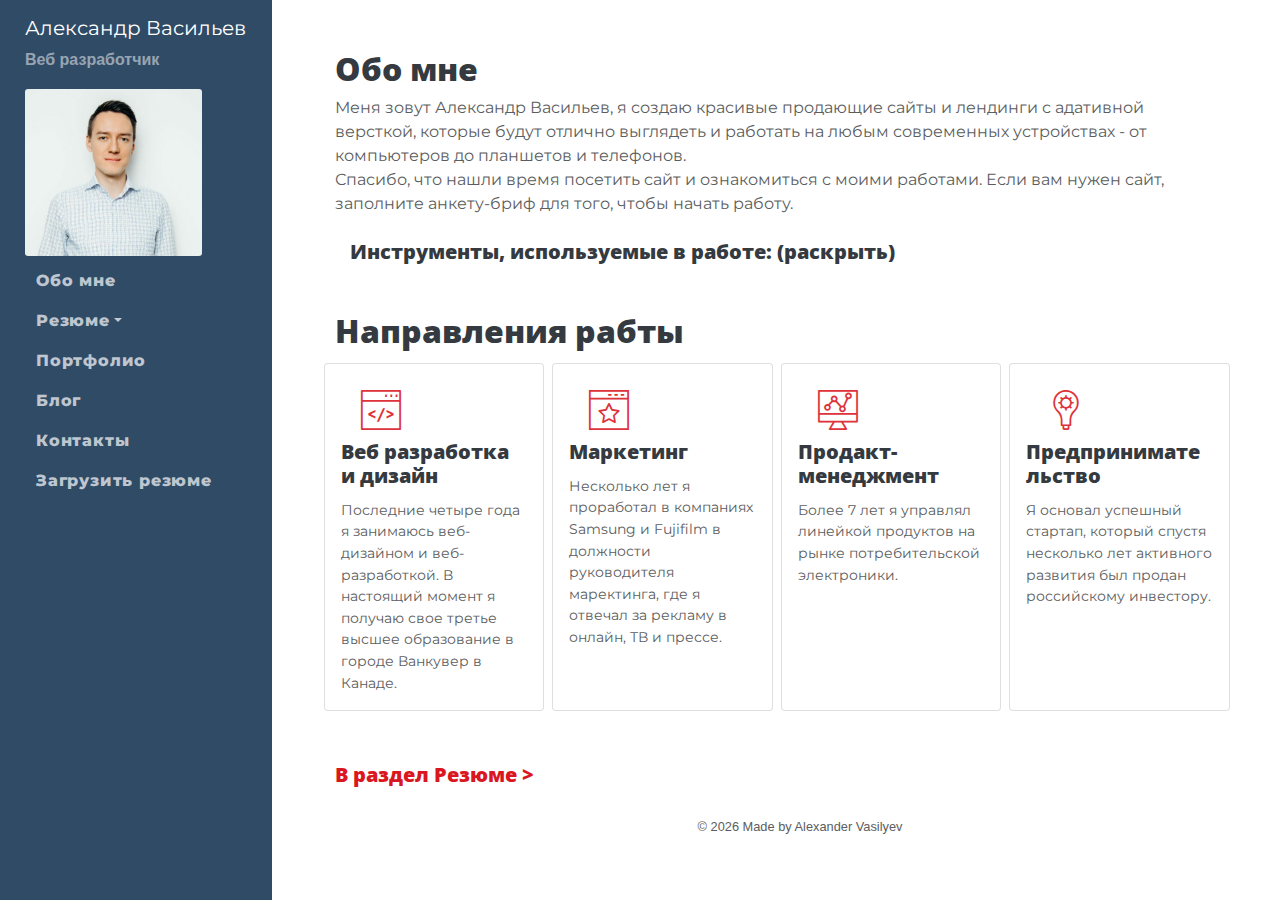
==== index.html @ ccfed932 "first commit" ====
<!doctype html>
<html lang="ru">
  <head>
    <!-- Required meta tags -->
    <meta charset="utf-8">
    <meta name="viewport" content="width=device-width, initial-scale=1, shrink-to-fit=no">
    <!-- Bootstrap CSS -->
    <link href="css/bootstrap.min.css" rel="stylesheet">
    <link href="https://fonts.googleapis.com/css?family=Open+Sans|Raleway|Roboto|Montserrat" rel="stylesheet">
    <link rel="stylesheet" href="https://use.fontawesome.com/releases/v5.5.0/css/all.css" integrity="sha384-B4dIYHKNBt8Bc12p+WXckhzcICo0wtJAoU8YZTY5qE0Id1GSseTk6S+L3BlXeVIU" crossorigin="anonymous">
    <link rel="stylesheet" href="vendors/flaticon/font/flaticon.css">
    <link rel="stylesheet" href="css/hover.css">
    <link rel="stylesheet" href="css/style.css">


<title>Дизайн сайтов, веб разработка</title>
    <link rel="icon" href="img/fav-icon.png" type="image/x-icon">

</head>
<body id="page-top">

<div class="container-fluid">
      <div class="row">
        <div class="col-lg-3">
          <nav class="navbar navbar-expand-lg navbar-dark bg-primary fixed-top" id="sideNav">
            <a class="navbar-brand js-scroll-trigger" href="index.html">
              <p class="d-block d-lg-none sub_text">Александр Васильев</p>
              <div class="title_image d-none d-lg-block">
                <p>Александр Васильев<br/><span class="subheading">Веб разработчик</span></p>
                <img class="img-fluid img-profile" src="img/profile.jpg" alt="">
              </div>
            </a>
            <button class="navbar-toggler" type="button" data-toggle="collapse" data-target="#navbarSupportedContent" aria-controls="navbarSupportedContent" aria-expanded="false" aria-label="Toggle navigation">
              <span class="navbar-toggler-icon"></span>
            </button>
            <div class="collapse navbar-collapse" id="navbarSupportedContent">
              <ul class="navbar-nav">
                <li class="nav-item">
                  <a class="nav-link" href="index.html">Обо мне</a>
                </li>

                <li class="nav-item dropdown">
                  <a class="nav-link dropdown-toggle" href="resume.html"role="button" id="dropdownMenuLink" data-toggle="dropdown" aria-haspopup="true" aria-expanded="false">Резюме</a>
                  <div class="dropdown-menu ml-5" aria-labelledby="dropdownMenuLink">
                    <a class="dropdown-item" href="resume.html#skills">Мои навыки</a>
                    <a class="dropdown-item" href="resume.html#experience">Профессиональный опыт</a>
                    <a class="dropdown-item" href="resume.html#academic">Образование</a>
                    <a class="dropdown-item" href="resume.html#references">Рекомендации</a>
                  </div>
                </li>

                <li class="nav-item">
                  <a class="nav-link" href="portfolio.html">Портфолио</a>
                </li>
                <li class="nav-item">
                  <a class="nav-link" href="blog/blog.html">Блог</a>
                </li>
                <li class="nav-item">
                  <a class="nav-link" href="contacts.html">Контакты</a>
                </li>
                <li class="nav-item">
                  <a class="nav-link" href="https://drive.google.com/file/d/1oDyj9Gxj7zKJjiwHkrQJwdN3GR1-8sr8/view?usp=sharing" target="_blank">Загрузить резюме<i class="fa fa-file-download fa-lg ml-3 download_cv"></i></a>
                </li>
              </ul>
            </div>
          </nav>
        </div>




<main class="col-lg-9" role="main">
<div class="right_block">

<div class="mb-4">
<h3>Обо мне</h3>
<p>Меня зовут Александр Васильев, я создаю красивые продающие сайты и лендинги с адативной версткой, которые будут отлично выглядеть и работать на любым современных устройствах - от компьютеров до планшетов и телефонов.<br/>
  Спасибо, что нашли время посетить сайт и ознакомиться с моими работами. Если вам нужен сайт, заполните анкету-бриф для того, чтобы начать работу.</p>
</div>




<div class="expand-block mb-5">
<h5 class="expand-plus mb-4"><i class="fa fa-plus-square fa-md"></i>Инструменты, используемые в работе: <a>(раскрыть)</a></h5>
<div class="expand-text">
            <p><i class="fa fa-toolbox"></i>Computer: MacBook Pro (Retina, 13-inch, Late 2013)</p>
            <p><i class="fa fa-wrench"></i>Editor: <a href="https://atom.io/" target="_blank">Atom</a></p>
            <p><i class="fa fa-paint-roller "></i>Sketching: <a href="https://www.adobe.com/products/xd.html" target="_blank">Adobe Xd</a></p>
            <p><i class="fa fa-screwdriver"></i>CMS: <a href="https://www.joomla.org/" target="_blank">Joomla</a></p>
            <p><i class="fa fa-hammer"></i>Newsletter: <a href="https://mailchimp.com/" target="_blank">Mailchimp</a></p>
            <p><i class="fa fa-check"></i>Notes and Tasks: <a href="https://evernote.com/" target="_blank">Evernote</a> and <a href="https://www.wunderlist.com/" target="_blank">Wunderlist</a></p>
          </div>
        </div>




<div class="mb-5">
<h3>Направления рабты</h3>
<div class="row ml-o pl-0">
          <div class="col-lg col-sm-4 col-xs-12 card p-3 m-1">
            <div class="icon">
                <i class="flaticon-browser-3"></i>
            </div>
            <div>
              <h5 class="card-title">Веб разработка и дизайн</h5>
              <p class="card-text">Последние четыре года я занимаюсь веб-дизайном и веб-разработкой. В настоящий момент я получаю свое третье высшее образование в городе Ванкувер в Канаде.</p>
            </div>
          </div>
          <div class="col-lg col-sm-4 col-xs-12 card p-3 m-1">
            <div class="icon">
                <i class="flaticon-browser-5"></i>
            </div>
            <div>
              <h5 class="card-title">Маркетинг</h5>
              <p class="card-text">Несколько лет я проработал в компаниях Samsung и Fujifilm в должности руководителя маректинга, где я отвечал за рекламу в онлайн, ТВ и прессе.</p>
            </div>
          </div>
          <div class="col-lg col-sm-4 col-xs-12 card p-3 m-1">
            <div class="icon">
                <i class="flaticon-stats-1"></i>
            </div>
            <div>
              <h5 class="card-title">Продакт-менеджмент</h5>
              <p class="card-text">Более 7 лет я управлял линейкой продуктов на рынке потребительской электроники.</p>
            </div>
          </div>
          <div class="col-lg col-sm-4 col-xs-12 card p-3 m-1">
            <div class="icon">
                <i class="flaticon-idea"></i>
            </div>
            <div>
              <h5 class="card-title">Предпринимательство</h5>
              <p class="card-text">Я основал успешный стартап, который спустя несколько лет активного развития был продан российскому инвестору.</p>
            </div>
          </div>
        </div>
        </div>

<h5><a href="resume.html#skills">В раздел Резюме ></a><h5>


      </div> <!--end of right_block -->

        <footer>
            <div class="footer">
                <div>&copy; <script>document.write(new Date().getFullYear());</script> Made by Alexander Vasilyev</a> </div>
            </div>
        </footer>

        </main>
      </div>
    </div>





    <!-- Optional JavaScript -->
    <!-- jQuery first, then Popper.js, then Bootstrap JS -->
    <script src="js/jquery-3.2.1.min.js"></script>
    <script src="https://cdnjs.cloudflare.com/ajax/libs/popper.js/1.12.9/umd/popper.min.js" integrity="sha384-ApNbgh9B+Y1QKtv3Rn7W3mgPxhU9K/ScQsAP7hUibX39j7fakFPskvXusvfa0b4Q" crossorigin="anonymous"></script>
    <script src="js/bootstrap.min.js"></script>
    <script src="js/script.js"></script>
  </body>
</html>
---- vendors/flaticon/font/flaticon.css ----
/*
  	Flaticon icon font: Flaticon
  	Creation date: 22/06/2016 15:42
  	*/

@font-face {
  font-family: "Flaticon";
  src: url("./Flaticon.eot");
  src: url("./Flaticon.eot?#iefix") format("embedded-opentype"),
       url("./Flaticon.woff") format("woff"),
       url("./Flaticon.ttf") format("truetype"),
       url("./Flaticon.svg#Flaticon") format("svg");
  font-weight: normal;
  font-style: normal;
}

@media screen and (-webkit-min-device-pixel-ratio:0) {
  @font-face {
    font-family: "Flaticon";
    src: url("./Flaticon.svg#Flaticon") format("svg");
  }
}

[class^="flaticon-"]:before, [class*=" flaticon-"]:before,
[class^="flaticon-"]:after, [class*=" flaticon-"]:after {   
  font-family: Flaticon;
        font-size: 20px;
font-style: normal;
margin-left: 20px;
}

.flaticon-badge:before { content: "\f100"; }
.flaticon-book:before { content: "\f101"; }
.flaticon-book-1:before { content: "\f102"; }
.flaticon-browser:before { content: "\f103"; }
.flaticon-browser-1:before { content: "\f104"; }
.flaticon-browser-2:before { content: "\f105"; }
.flaticon-browser-3:before { content: "\f106"; }
.flaticon-browser-4:before { content: "\f107"; }
.flaticon-browser-5:before { content: "\f108"; }
.flaticon-browser-6:before { content: "\f109"; }
.flaticon-browser-7:before { content: "\f10a"; }
.flaticon-browser-8:before { content: "\f10b"; }
.flaticon-browsers:before { content: "\f10c"; }
.flaticon-calendar:before { content: "\f10d"; }
.flaticon-chart:before { content: "\f10e"; }
.flaticon-clock:before { content: "\f10f"; }
.flaticon-clock-1:before { content: "\f110"; }
.flaticon-cloud-computing:before { content: "\f111"; }
.flaticon-cloud-computing-1:before { content: "\f112"; }
.flaticon-devices:before { content: "\f113"; }
.flaticon-file:before { content: "\f114"; }
.flaticon-file-1:before { content: "\f115"; }
.flaticon-file-2:before { content: "\f116"; }
.flaticon-file-3:before { content: "\f117"; }
.flaticon-files:before { content: "\f118"; }
.flaticon-film-strip:before { content: "\f119"; }
.flaticon-garbage:before { content: "\f11a"; }
.flaticon-help:before { content: "\f11b"; }
.flaticon-idea:before { content: "\f11c"; }
.flaticon-idea-1:before { content: "\f11d"; }
.flaticon-key:before { content: "\f11e"; }
.flaticon-layers:before { content: "\f11f"; }
.flaticon-list:before { content: "\f120"; }
.flaticon-loupe:before { content: "\f121"; }
.flaticon-map:before { content: "\f122"; }
.flaticon-menu:before { content: "\f123"; }
.flaticon-mouse:before { content: "\f124"; }
.flaticon-networking:before { content: "\f125"; }
.flaticon-networking-1:before { content: "\f126"; }
.flaticon-networking-2:before { content: "\f127"; }
.flaticon-networking-3:before { content: "\f128"; }
.flaticon-panel:before { content: "\f129"; }
.flaticon-screwdriver:before { content: "\f12a"; }
.flaticon-search:before { content: "\f12b"; }
.flaticon-server:before { content: "\f12c"; }
.flaticon-settings:before { content: "\f12d"; }
.flaticon-shopping-bag:before { content: "\f12e"; }
.flaticon-shopping-bag-1:before { content: "\f12f"; }
.flaticon-shopping-cart:before { content: "\f130"; }
.flaticon-smartphone:before { content: "\f131"; }
.flaticon-smartphone-1:before { content: "\f132"; }
.flaticon-smartphone-2:before { content: "\f133"; }
.flaticon-smartphone-3:before { content: "\f134"; }
.flaticon-smartphone-4:before { content: "\f135"; }
.flaticon-smartphone-5:before { content: "\f136"; }
.flaticon-speech-bubbles:before { content: "\f137"; }
.flaticon-speedometer:before { content: "\f138"; }
.flaticon-stats:before { content: "\f139"; }
.flaticon-stats-1:before { content: "\f13a"; }
.flaticon-stats-2:before { content: "\f13b"; }
.flaticon-stats-3:before { content: "\f13c"; }
.flaticon-tablet:before { content: "\f13d"; }
.flaticon-tablet-1:before { content: "\f13e"; }
.flaticon-tape:before { content: "\f13f"; }
.flaticon-target:before { content: "\f140"; }
.flaticon-target-1:before { content: "\f141"; }
.flaticon-target-2:before { content: "\f142"; }
.flaticon-wine-glass:before { content: "\f143"; }
.flaticon-worldwide:before { content: "\f144"; }
.flaticon-wrench:before { content: "\f145"; }
---- css/style.css ----
body {
  font-family: 'Montserrat', sans-serif;
  padding-top: 100px;
  color: #5b5d60;
}

.sub_text {
  font-family: 'Montserrat', sans-serif;
  font-weight: 700;
  color: #fff;
}
.title_image{
  padding-left: 15px;
}
.right_block{
  padding-left: 0;
  padding-right: 5%;
  min-height: 600px;
}
@media (max-width: 992px) {
  .right_block{
    padding-left: 3%;
  }
}
.expand-block h4{
  margin-top: 40px;
  margin-bottom: 25px;
}
.expand-block p{
  margin-bottom: 10px;
}
.expand-block i{
  margin-right: 15px;
  color: #304b66;
}
.expand-plus:hover{
  cursor: pointer;
}


.dropdown:hover>.dropdown-menu {
  display: block;
  background-color: #d0dce8;
}
.navbar-nav{
  margin-left: 5px;
}
.card{
  font-size: 0.9rem;
}
.card .icon i::before{
  font-size: 40px;
  color: #de333b;
}


@media (min-width: 992px) {
  body {
    padding-top: 50px;
    /* padding-left: 5rem; */
  }
}

h1,
h2,
h3,
h4,
h5,
h6 {
  font-family: 'Open Sans', sans-serif;
  font-weight: 800;
  color: #343a40;
}

h1 {
  font-size: 6rem;
  line-height: 5.5rem;
}

h2 {
  font-size: 3.5rem;
}

h3 {
  font-size: 2rem;
}

p.lead {
  font-size: 1.15rem;
  font-weight: 400;
}

.subheading {
  font-weight: 600;
  font-family: 'Helvetica Neue', Arial, sans-serif;
  font-size: 1rem;
  color: rgba(255, 255, 255, 0.5);

}

/* .social-icons a {
  display: inline-block;
  height: 3.5rem;
  width: 3.5rem;
  background-color: #495057;
  color: #fff !important;
  border-radius: 100%;
  text-align: center;
  font-size: 1.5rem;
  line-height: 3.5rem;
  margin-right: 1rem;
}

.social-icons a:last-child {
  margin-right: 0;
}

.social-icons a:hover {
  background-color: #BD5D38;
}

.dev-icons {
  font-size: 3rem;
}

.dev-icons .list-inline-item i:hover {
  color: #BD5D38;
} */

#sideNav .navbar-nav .nav-item .nav-link {
  font-weight: 800;
  letter-spacing: 0.05rem;
  padding-left: 15px;
}

#sideNav .navbar-toggler:focus {
  outline-color: #d48a6e;
}




@media (min-width: 992px) {
  #sideNav {
    text-align: left;
    position: fixed;
    top: 0;
    left: 0;
    display: -webkit-box;
    display: -ms-flexbox;
    display: flex;
    -webkit-box-orient: vertical;
    -webkit-box-direction: normal;
    -ms-flex-direction: column;
    flex-direction: column;
    width: 17rem;
    height: 100vh;
  }
  #sideNav .navbar-brand {
    display: -webkit-box;
    display: -ms-flexbox;
    display: flex;
    /* margin: auto auto 0; */
    /* padding: 0.5rem; */
  }
  #sideNav .navbar-brand .img-profile {
    width: 80%;
    max-height: 80%;
    border-radius: 3px;
    /* border: 0.1rem solid rgba(255, 255, 255, 0.2); */
  }
  #sideNav .navbar-collapse {
    display: -webkit-box;
    display: -ms-flexbox;
    display: flex;
    -webkit-box-align: start;
    -ms-flex-align: start;
    align-items: flex-start;
    -webkit-box-flex: 0;
    -ms-flex-positive: 0;
    flex-grow: 0;
    width: 100%;
    margin-bottom: auto;
  }
  #sideNav .navbar-collapse .navbar-nav {
    -webkit-box-orient: vertical;
    -webkit-box-direction: normal;
    -ms-flex-direction: column;
    flex-direction: column;
    width: 100%;
  }
  #sideNav .navbar-collapse .navbar-nav .nav-item {
    display: block;
  }
  #sideNav .navbar-collapse .navbar-nav .nav-item .nav-link {
    display: block;
    color: rgba(255,255,255,0.7);
  }
  #sideNav .navbar-collapse .navbar-nav .nav-item .nav-link:hover {
    display: block;
    color: #fff;
  }
}

#sideNav_portfolio .navbar-nav .nav-item .nav-link {
  font-weight: 800;
}

#sideNav_portfolio .navbar-toggler:focus {
  outline-color: #d48a6e;
}

@media (min-width: 992px) {
  #sideNav_portfolio {
    text-align: left;
    position: fixed;
    top: 0;
    left: 0;
    display: -webkit-box;
    display: -ms-flexbox;
    display: flex;
    -webkit-box-orient: vertical;
    -webkit-box-direction: normal;
    -ms-flex-direction: column;
    flex-direction: column;
    width: 9rem;
    height: 100vh;
  }
  #sideNav_portfolio .navbar-brand {
    display: -webkit-box;
    display: -ms-flexbox;
    display: flex;
    /* margin: auto auto 0; */
    /* padding: 0.5rem; */
  }
  #sideNav_portfolio .navbar-brand .img-profile {
    width: 80%;
    max-height: 80%;
    border-radius: 7px;
    /* border: 0.1rem solid rgba(255, 255, 255, 0.2); */
  }
  #sideNav_portfolio .navbar-collapse {
    display: -webkit-box;
    display: -ms-flexbox;
    display: flex;
    -webkit-box-align: start;
    -ms-flex-align: start;
    align-items: flex-start;
    -webkit-box-flex: 0;
    -ms-flex-positive: 0;
    flex-grow: 0;
    width: 100%;
    margin-bottom: auto;
  }
  #sideNav_portfolio .navbar-collapse .navbar-nav {
    -webkit-box-orient: vertical;
    -webkit-box-direction: normal;
    -ms-flex-direction: column;
    flex-direction: column;
    width: 100%;
  }
  #sideNav_portfolio .navbar-collapse .navbar-nav .nav-item {
    display: block;
  }
  #sideNav_portfolio .navbar-collapse .navbar-nav .nav-item .nav-link {
    display: block;
    color: rgba(255,255,255,0.7);
  }
  #sideNav_portfolio .navbar-collapse .navbar-nav .nav-item .nav-link:hover {
    display: block;
    color: #fff;
  }
}


.download_cv{
  animation-name: colorchange;
  animation-duration: 1s;
  animation-delay: 1s;
  animation-timing-function: linear;
  animation-iteration-count: 6;
  animation-direction: alternate;

  -webkit-animation-name: colorchange;
  -webkit-animation-duration: 1s;
  -webkit-animation-delay: 1s;
  -webkit-animation-timing-function: linear;
  -webkit-animation-iteration-count: 10;
  -webkit-animation-direction: alternate;

}
@keyframes colorchange {
  from {color: #c1c9d1;}
  to {color: rgba(255,255,255,0);}
}
@-webkit-keyframes colorchange {
  from {color: #c1c9d1;}
  to {color: rgba(255,255,255,0);}
}



.bg-primary {
  background-color: #304b66 !important;
}

.text-primary {
  color: #304b66 !important;
}

a {
  color: #da161f;
}

a:hover, a:focus, a:active {
  color: #a21017;
}
#sideNav .nav-link:hover{
  background-color: rgba(255,255,255,0.2);
}
.footer{
  margin-top: 30px;
  margin-bottom: 20px;
  text-align: center;
  font-family: Helvetica, sans-serif;
  font-size: 0.8rem;
}
.progress-bar{
  background-color: #de333b;
}
.progress-bar:hover{
  background-color: #a21017;
}
.progress{
  height: 10px;
}


/*timeline*/

ul.timeline {
    list-style-type: none;
    position: relative;
}
ul.timeline:before {
    content: ' ';
    background: #d4d9df;
    display: inline-block;
    position: absolute;
    left: 29px;
    width: 2px;
    height: 100%;
    z-index: 400;
}
ul.timeline > li {
    margin: 20px 0;
    padding-left: 20px;
}
ul.timeline > li:before {
    content: ' ';
    background: white;
    display: inline-block;
    position: absolute;
    border-radius: 50%;
    border: 3px solid #304b66;
    left: 20px;
    width: 20px;
    height: 20px;
    z-index: 400;
}

ul.timeline > li p {
  font-size: 0.9rem;
}
.red_title{
  color: #de333b !important;
}
.timeline li{
  list-style-type: disc;
}
/* Portfolio */
.card_portfolio{
  border-radius: 0 0 5px 5px;
  -webkit-box-shadow: 10px 10px 18px -2px rgba(0,0,0,0.29);
  -moz-box-shadow: 10px 10px 18px -2px rgba(0,0,0,0.29);
  box-shadow: 10px 10px 18px -2px rgba(0,0,0,0.29);
}
.card_portfolio a{
  text-decoration: none;
}
.card-img-top{
  border-radius: 0;
  border-style: solid;
  border-color: #de333b;
  border-width: 0 0 2px 0;
}

#gallery img {
  height: 80px;
  display: inline-block;
  border: 1px solid rgba(0,0,0,0.2);
  margin: 0 10px 20px 0;
}
#photo {
	position: relative;
}
#photo img {
	position: absolute;
  width: 100%;
  border: 1px solid rgba(0,0,0,0.2);
}
.portfolio_title{
  margin-top: -30px;
}
.blog_img{
  width: 85%;
  margin: 20px 0 20px 0;
}
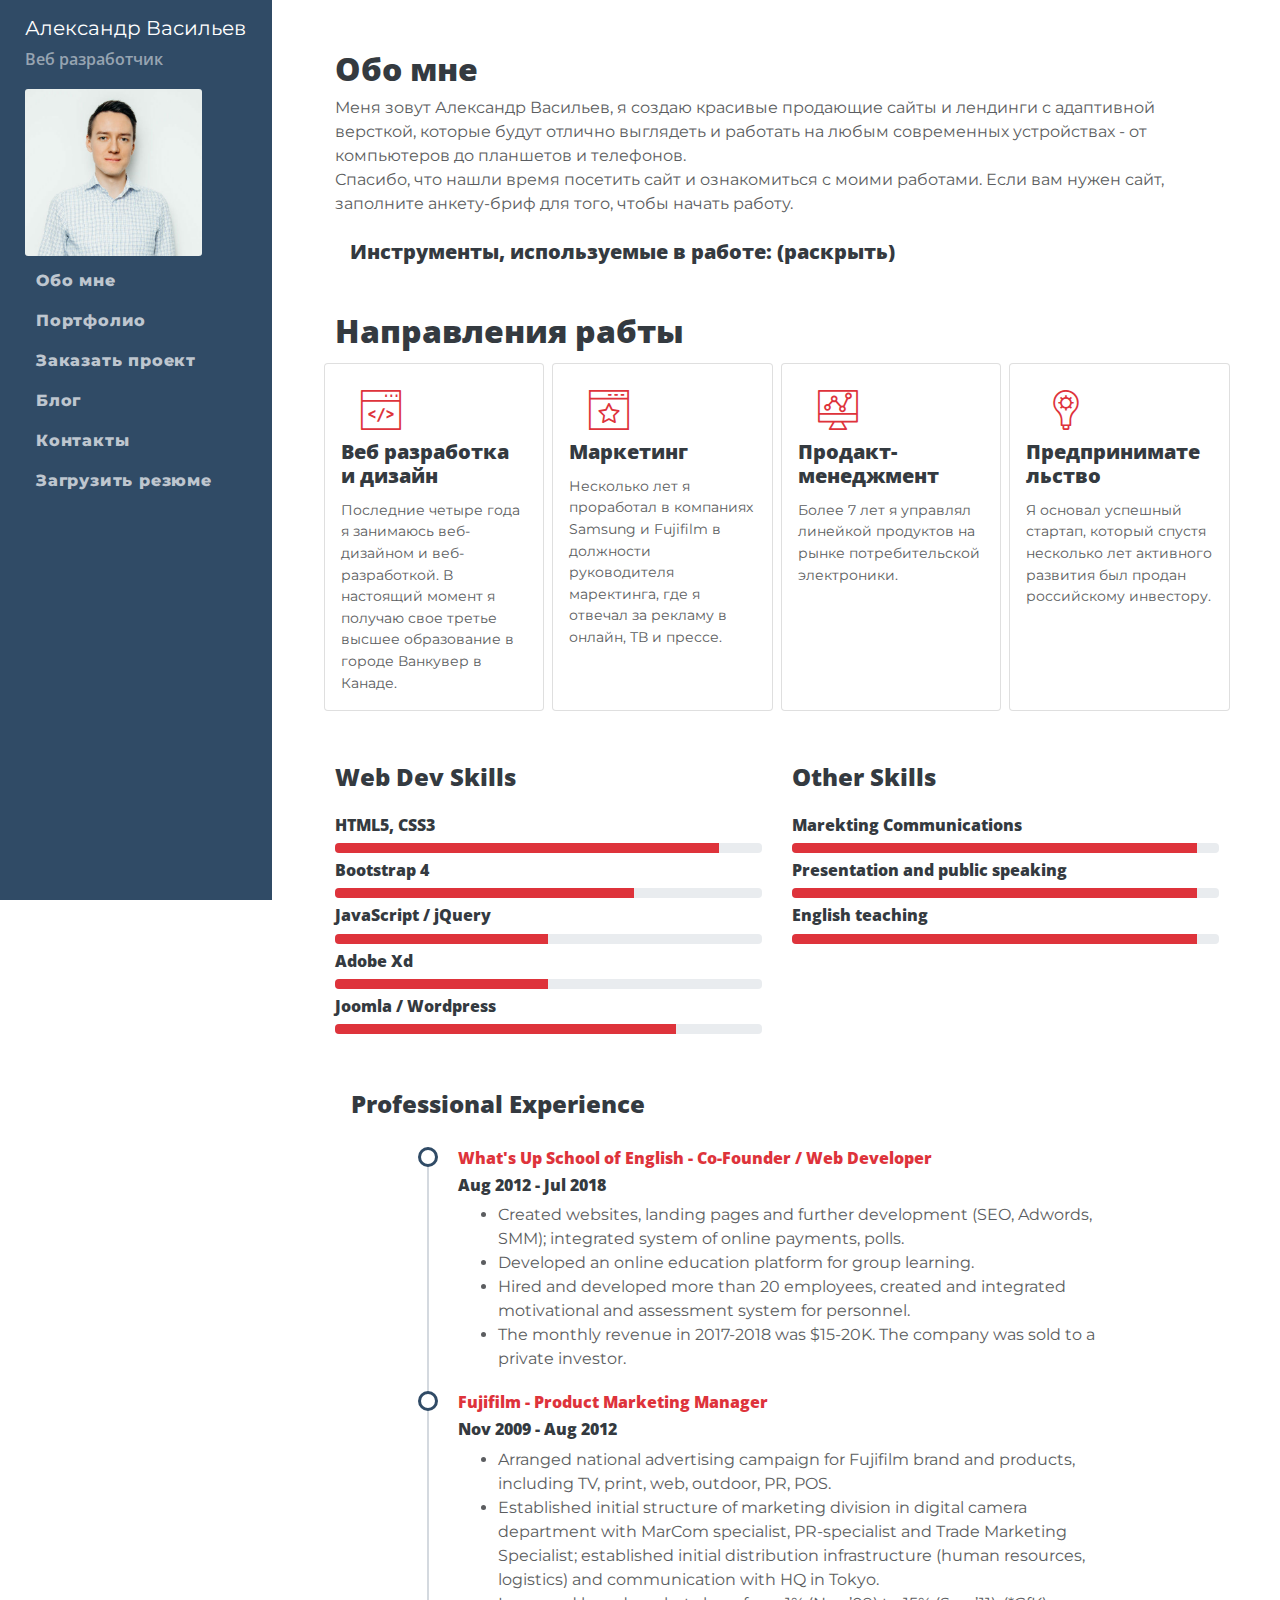
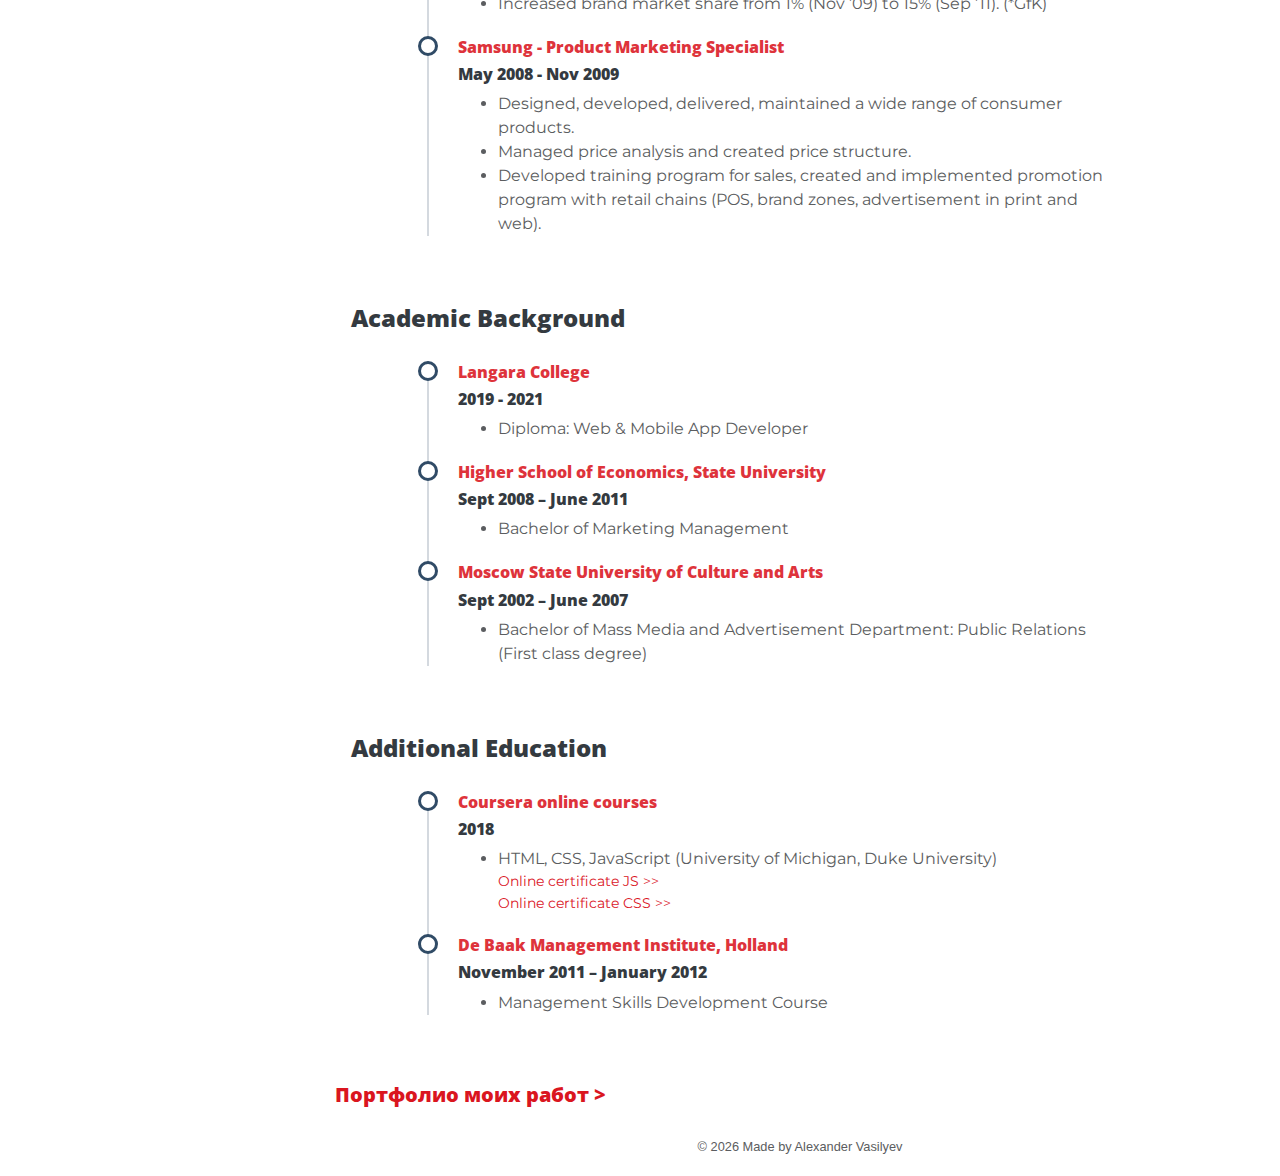
==== commit da4d1232: "update" ====
--- a/index.html
+++ b/index.html
@@ -38,19 +38,11 @@
                 <li class="nav-item">
                   <a class="nav-link" href="index.html">Обо мне</a>
                 </li>
-
-                <li class="nav-item dropdown">
-                  <a class="nav-link dropdown-toggle" href="resume.html"role="button" id="dropdownMenuLink" data-toggle="dropdown" aria-haspopup="true" aria-expanded="false">Резюме</a>
-                  <div class="dropdown-menu ml-5" aria-labelledby="dropdownMenuLink">
-                    <a class="dropdown-item" href="resume.html#skills">Мои навыки</a>
-                    <a class="dropdown-item" href="resume.html#experience">Профессиональный опыт</a>
-                    <a class="dropdown-item" href="resume.html#academic">Образование</a>
-                    <a class="dropdown-item" href="resume.html#references">Рекомендации</a>
-                  </div>
-                </li>
-
                 <li class="nav-item">
                   <a class="nav-link" href="portfolio.html">Портфолио</a>
+                </li>
+                <li class="nav-item">
+                  <a class="nav-link" href="order.html">Заказать проект</a>
                 </li>
                 <li class="nav-item">
                   <a class="nav-link" href="blog/blog.html">Блог</a>
@@ -74,7 +66,7 @@
 
 <div class="mb-4">
 <h3>Обо мне</h3>
-<p>Меня зовут Александр Васильев, я создаю красивые продающие сайты и лендинги с адативной версткой, которые будут отлично выглядеть и работать на любым современных устройствах - от компьютеров до планшетов и телефонов.<br/>
+<p>Меня зовут Александр Васильев, я создаю красивые продающие сайты и лендинги с адаптивной версткой, которые будут отлично выглядеть и работать на любым современных устройствах - от компьютеров до планшетов и телефонов.<br/>
   Спасибо, что нашли время посетить сайт и ознакомиться с моими работами. Если вам нужен сайт, заполните анкету-бриф для того, чтобы начать работу.</p>
 </div>
 
@@ -99,14 +91,15 @@
 <div class="mb-5">
 <h3>Направления рабты</h3>
 <div class="row ml-o pl-0">
-          <div class="col-lg col-sm-4 col-xs-12 card p-3 m-1">
+          <div class="col-lg col-sm-4 col-xs-12 card p-3 m-1 card_link">
+            <a href="portfolio.html">
             <div class="icon">
                 <i class="flaticon-browser-3"></i>
             </div>
             <div>
               <h5 class="card-title">Веб разработка и дизайн</h5>
               <p class="card-text">Последние четыре года я занимаюсь веб-дизайном и веб-разработкой. В настоящий момент я получаю свое третье высшее образование в городе Ванкувер в Канаде.</p>
-            </div>
+            </div></a>
           </div>
           <div class="col-lg col-sm-4 col-xs-12 card p-3 m-1">
             <div class="icon">
@@ -138,7 +131,168 @@
         </div>
         </div>
 
-<h5><a href="resume.html#skills">В раздел Резюме ></a><h5>
+        <!--SKILLS-->
+
+        <div class="row mb-5">
+          <div class="col-lg col-md col-sm-12">
+        <h4 class="mb-4">Web Dev Skills</h4>
+        <div class="mb-2">
+        <h6>HTML5, CSS3</h6>
+          <div class="progress">
+            <div class="progress-bar" role="progressbar" style="width: 90%" aria-valuenow="90" aria-valuemin="0" aria-valuemax="100"></div>
+          </div></div>
+        <div class="mb-2">
+          <h6>Bootstrap 4</h6>
+            <div class="progress">
+            <div class="progress-bar" role="progressbar" style="width: 70%" aria-valuenow="70" aria-valuemin="0" aria-valuemax="100"></div>
+            </div></div>
+        <div class="mb-2">
+          <h6>JavaScript / jQuery</h6>
+            <div class="progress">
+            <div class="progress-bar" role="progressbar" style="width: 50%" aria-valuenow="50" aria-valuemin="0" aria-valuemax="100"></div>
+              </div></div>
+        <div class="mb-2">
+          <h6>Adobe Xd</h6>
+            <div class="progress">
+            <div class="progress-bar" role="progressbar" style="width: 50%" aria-valuenow="50" aria-valuemin="0" aria-valuemax="100"></div>
+                </div></div>
+        <div class="mb-2">
+          <h6>Joomla / Wordpress</h6>
+            <div class="progress">
+            <div class="progress-bar" role="progressbar" style="width: 80%" aria-valuenow="80" aria-valuemin="0" aria-valuemax="100"></div>
+                  </div></div>
+        </div><!--end of left column -->
+
+          <div class="col-lg col-md col-sm-12">
+            <h4 class="mb-4">Other Skills</h4>
+            <div class="mb-2">
+            <h6>Marekting Communications</h6>
+              <div class="progress">
+                <div class="progress-bar" role="progressbar" style="width: 95%" aria-valuenow="95" aria-valuemin="0" aria-valuemax="100"></div>
+              </div></div>
+            <div class="mb-2">
+              <h6>Presentation and public speaking</h6>
+                <div class="progress">
+                <div class="progress-bar" role="progressbar" style="width: 95%" aria-valuenow="95" aria-valuemin="0" aria-valuemax="100"></div>
+                </div></div>
+            <div class="mb-2">
+              <h6>English teaching</h6>
+                <div class="progress">
+                <div class="progress-bar" role="progressbar" style="width: 95%" aria-valuenow="95" aria-valuemin="0" aria-valuemax="100"></div>
+                  </div></div>
+          </div><!--end of right column -->
+        </div><!--end of SKILLS -->
+
+
+
+        <!--EXPERIENCE-->
+
+        <h4 id="experience"><i class="fa fa-briefcase  fa-md mr-3"></i>Professional Experience</h4>
+          <div class="container mb-5">
+          	<div class="row">
+          		<div class="col-lg-10 align-self-center ml-lg-5">
+          			<ul class="timeline">
+          				<li>
+          					<h6 class="red_title">What's Up School of English - Co-Founder / Web Developer</h6>
+                    <h6>Aug 2012 - Jul 2018</h6>
+          					<ul>
+                      <li>Created websites, landing pages and further development (SEO, Adwords, SMM); integrated system of online payments, polls.</li>
+                      <li>Developed an online education platform for group learning.</li>
+                      <li>Hired and developed more than 20 employees, created and integrated motivational and assessment system for personnel.</li>
+                      <li>The monthly revenue in 2017-2018 was $15-20K. The company was sold to a private investor.</li>
+                    </ul>
+          				</li>
+                  <li>
+          					<h6 class="red_title">Fujifilm - Product Marketing Manager</h6>
+                    <h6>Nov 2009 - Aug 2012</h6>
+          					<ul>
+                      <li>Arranged national advertising campaign for Fujifilm brand and products, including TV, print, web, outdoor, PR, POS.</li>
+                      <li>Established initial structure of marketing division in digital camera department with MarCom specialist, PR-specialist and Trade Marketing Specialist; established initial distribution infrastructure (human resources, logistics) and communication with HQ in Tokyo.</li>
+                      <li>Increased brand market share from 1% (Nov ’09) to 15% (Sep ’11). (*GfK)</li>
+                    </ul>
+          				</li>
+                  <li>
+          					<h6 class="red_title">Samsung - Product Marketing Specialist</h6>
+                    <h6>May 2008 - Nov 2009</h6>
+          					<ul>
+                      <li>Designed, developed, delivered, maintained a wide range of consumer products.</li>
+                      <li>Managed price analysis and created price structure.</li>
+                      <li>Developed training program for sales, created and implemented promotion program with retail chains (POS, brand zones, advertisement in print and web).</li>
+                    </ul>
+          				</li>
+          			</ul>
+          		</div>
+          	</div>
+          </div>
+        <!-- end of EXPERIENCE -->
+
+
+        <!--Academic-->
+
+        <h4 id="academic"><i class="fa fa-graduation-cap  fa-md mr-3"></i>Academic Background</h4>
+          <div class="container mb-5">
+          	<div class="row">
+          		<div class="col-lg-10 align-self-center ml-lg-5">
+          			<ul class="timeline">
+          				<li>
+          					<h6 class="red_title">Langara College</h6>
+                    <h6>2019 - 2021</h6>
+          					<ul>
+                      <li>Diploma: Web & Mobile App Developer</li>
+                    </ul>
+          				</li>
+                  <li>
+          					<h6 class="red_title">Higher School of Economics, State University</h6>
+                    <h6>Sept 2008 – June 2011</h6>
+          					<ul>
+                      <li>Bachelor of Marketing Management</li>
+                    </ul>
+          				</li>
+                  <li>
+          					<h6 class="red_title">Moscow State University of Culture and Arts</h6>
+                    <h6>Sept 2002 – June 2007</h6>
+          					<ul>
+                      <li>Bachelor of Mass Media and Advertisement Department: Public Relations (First class degree)</li>
+                    </ul>
+          				</li>
+          			</ul>
+          		</div>
+          	</div>
+          </div>
+        <!-- end of Academic -->
+
+
+        <!--Additional-->
+
+        <h4 id="academic"><i class="fa fa-book-open  fa-md mr-3"></i>Additional Education</h4>
+          <div class="container mb-5">
+          	<div class="row">
+          		<div class="col-lg-10 align-self-center ml-lg-5">
+          			<ul class="timeline">
+          				<li>
+          					<h6 class="red_title">Coursera online courses</h6>
+                    <h6>2018</h6>
+          					<ul>
+                      <li>HTML, CSS, JavaScript (University of Michigan, Duke University)</li>
+                      <p><a href="https://www.coursera.org/account/accomplishments/certificate/BSSNRUVH6L97" target="_blank">Online certificate JS >></a></br>
+                      <a href="https://www.coursera.org/account/accomplishments/certificate/38BCUCVU35WW" target="_blank">Online certificate CSS >></a></p>
+                    </ul>
+          				</li>
+                  <li>
+          					<h6 class="red_title">De Baak Management Institute, Holland</h6>
+                    <h6>November 2011 – January 2012</h6>
+          					<ul>
+                      <li>Management Skills Development Course</li>
+                    </ul>
+          				</li>
+          			</ul>
+          		</div>
+          	</div>
+          </div>
+        <!-- end of Additional -->
+
+
+        <h5><a href="portfolio.html">Портфолио моих работ ></a><h5>
 
 
       </div> <!--end of right_block -->
--- a/css/style.css
+++ b/css/style.css
@@ -15,7 +15,7 @@
 .right_block{
   padding-left: 0;
   padding-right: 5%;
-  min-height: 600px;
+  min-height: 800px;
 }
 @media (max-width: 992px) {
   .right_block{
@@ -92,7 +92,7 @@
 
 .subheading {
   font-weight: 600;
-  font-family: 'Helvetica Neue', Arial, sans-serif;
+  font-family: 'Open Sans', Arial, sans-serif;
   font-size: 1rem;
   color: rgba(255, 255, 255, 0.5);
 
@@ -387,6 +387,7 @@
 }
 .card_portfolio a{
   text-decoration: none;
+  color: #5b5d60;
 }
 .card-img-top{
   border-radius: 0;
@@ -394,7 +395,10 @@
   border-color: #de333b;
   border-width: 0 0 2px 0;
 }
-
+.card_link a{
+  text-decoration: none;
+  color: #5b5d60;
+}
 #gallery img {
   height: 80px;
   display: inline-block;
